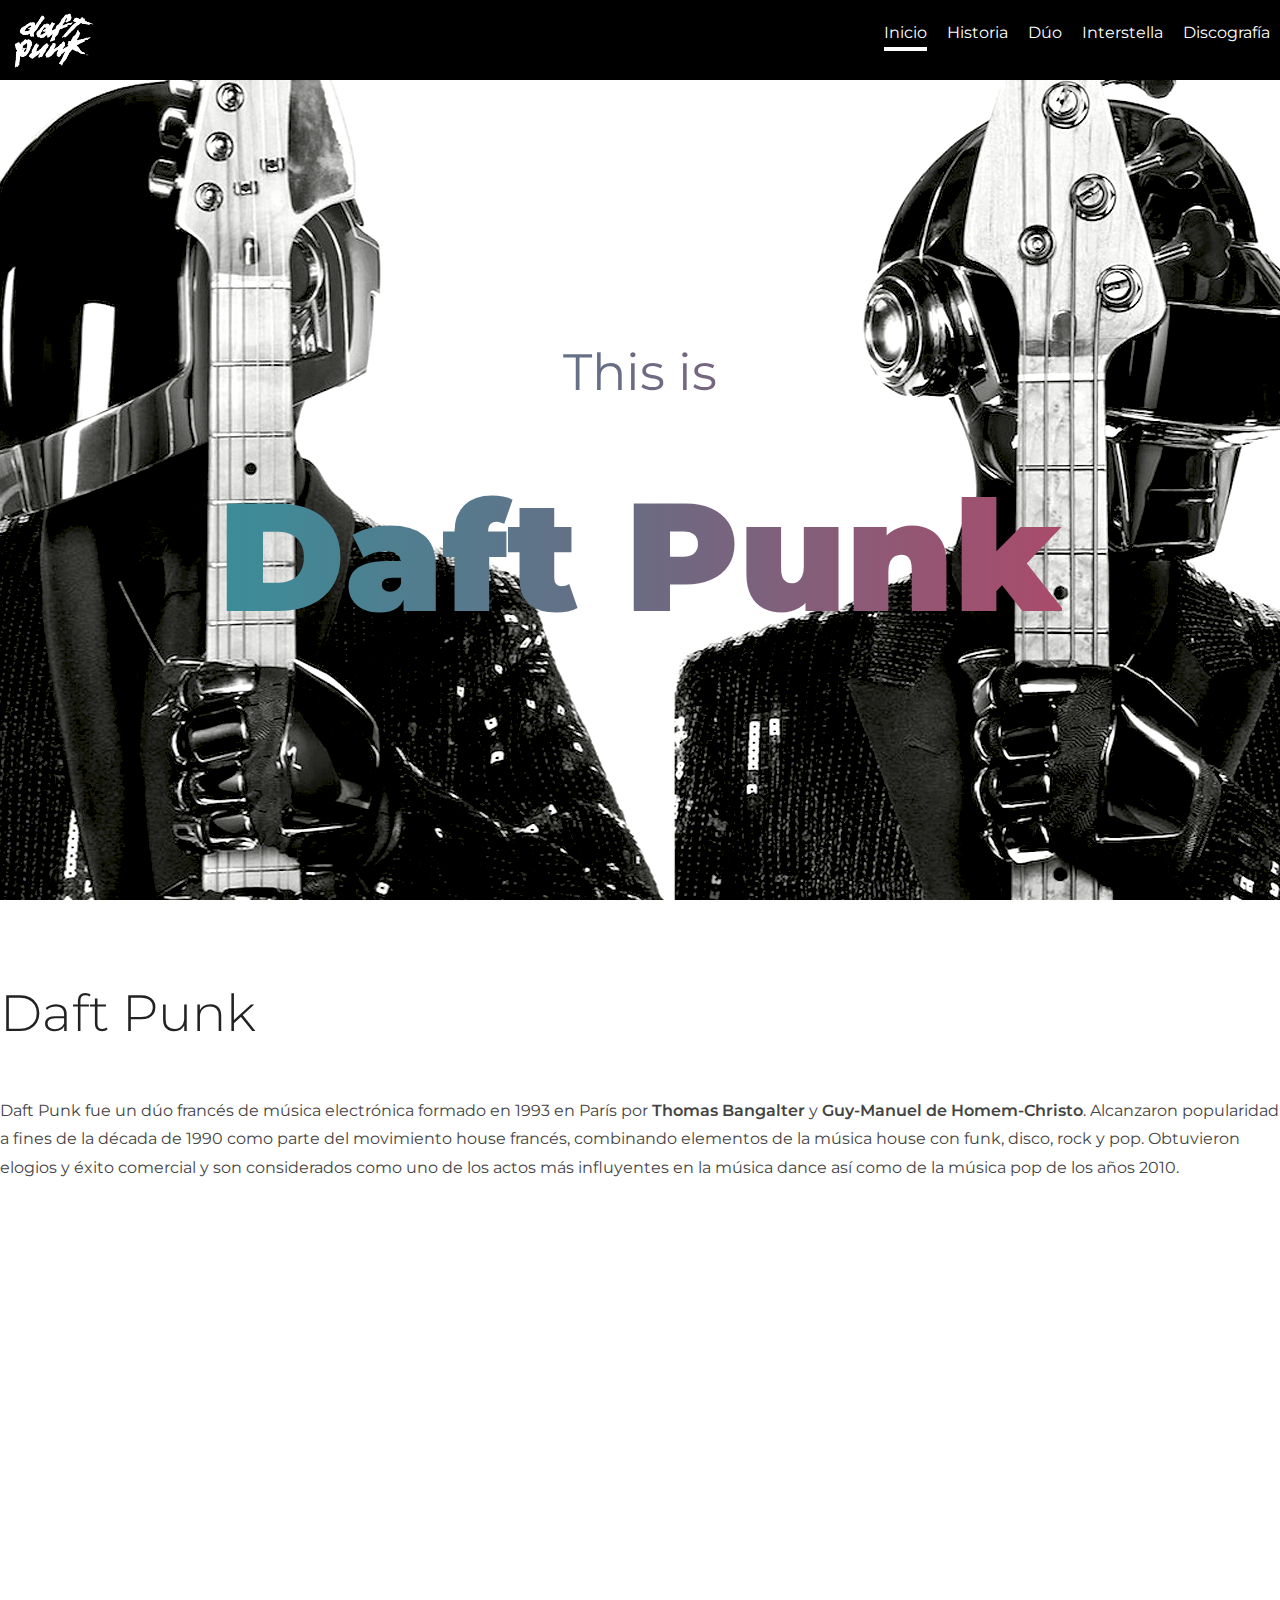
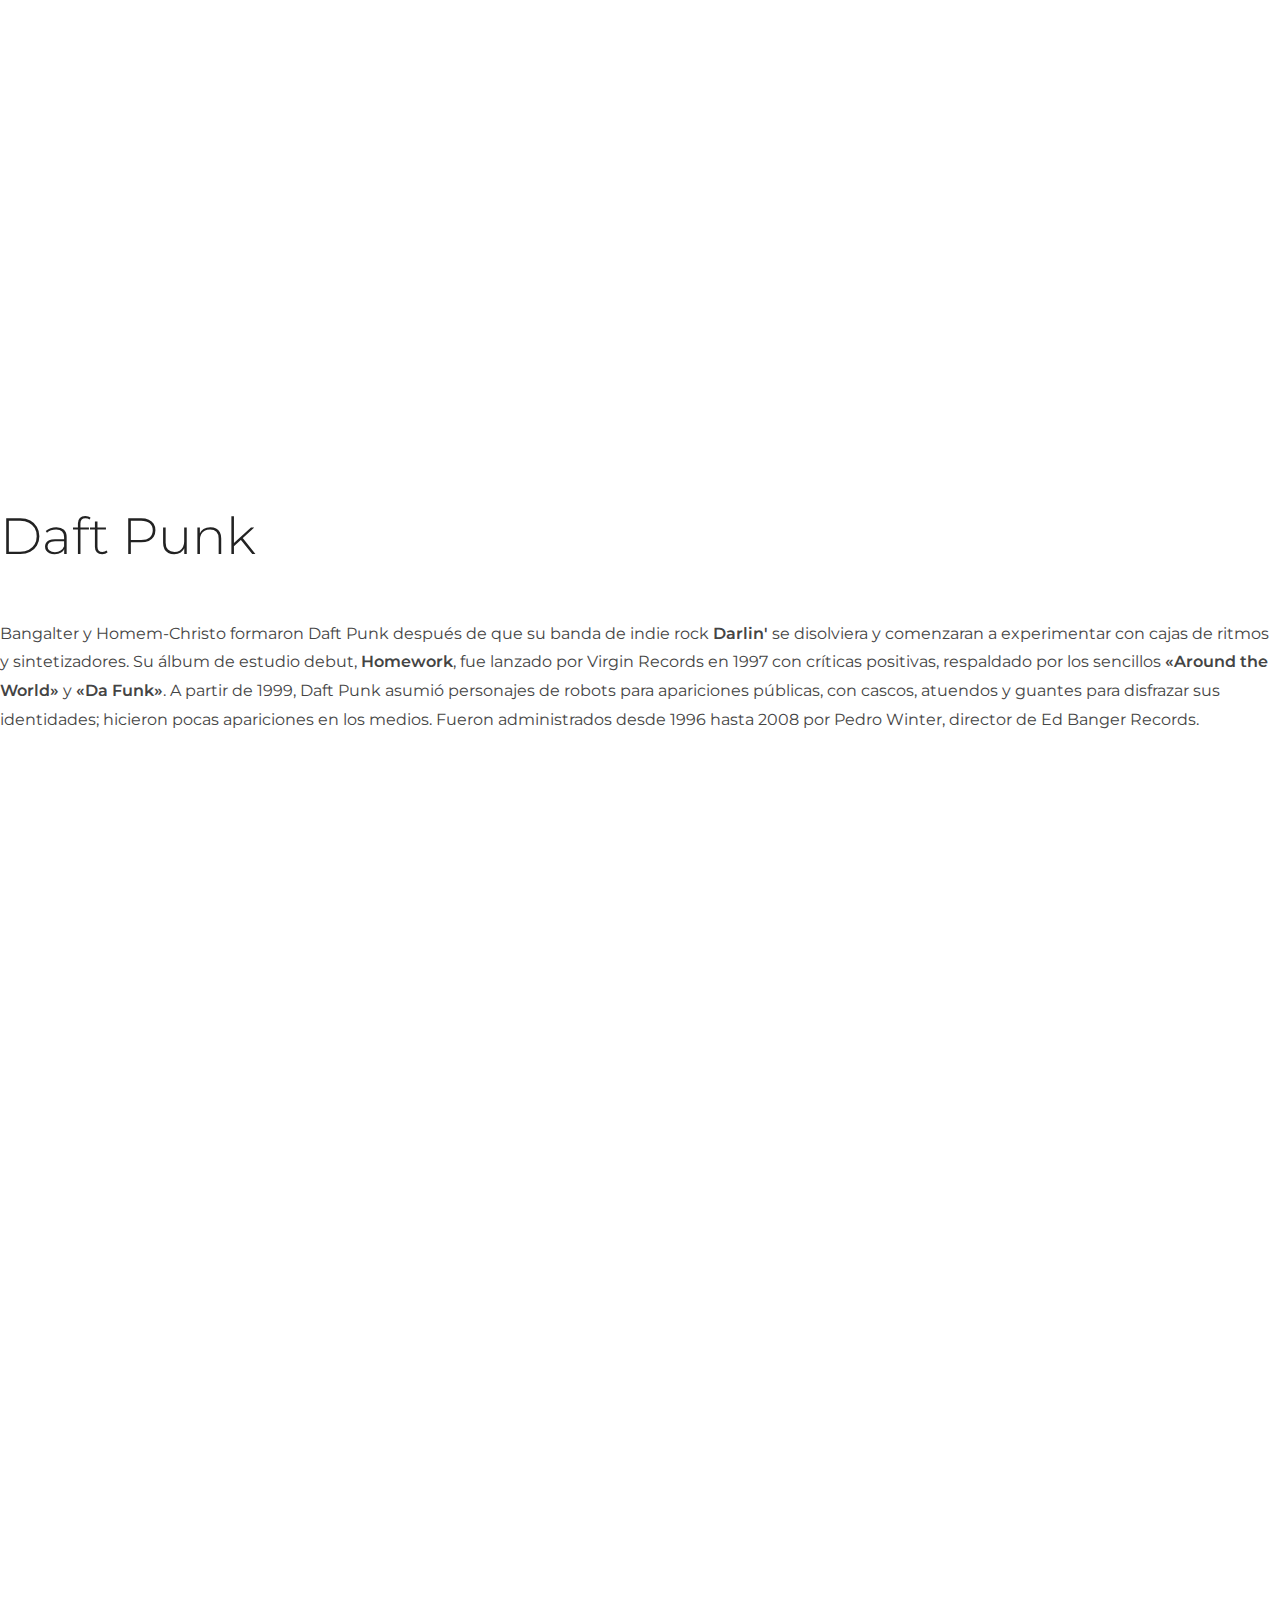
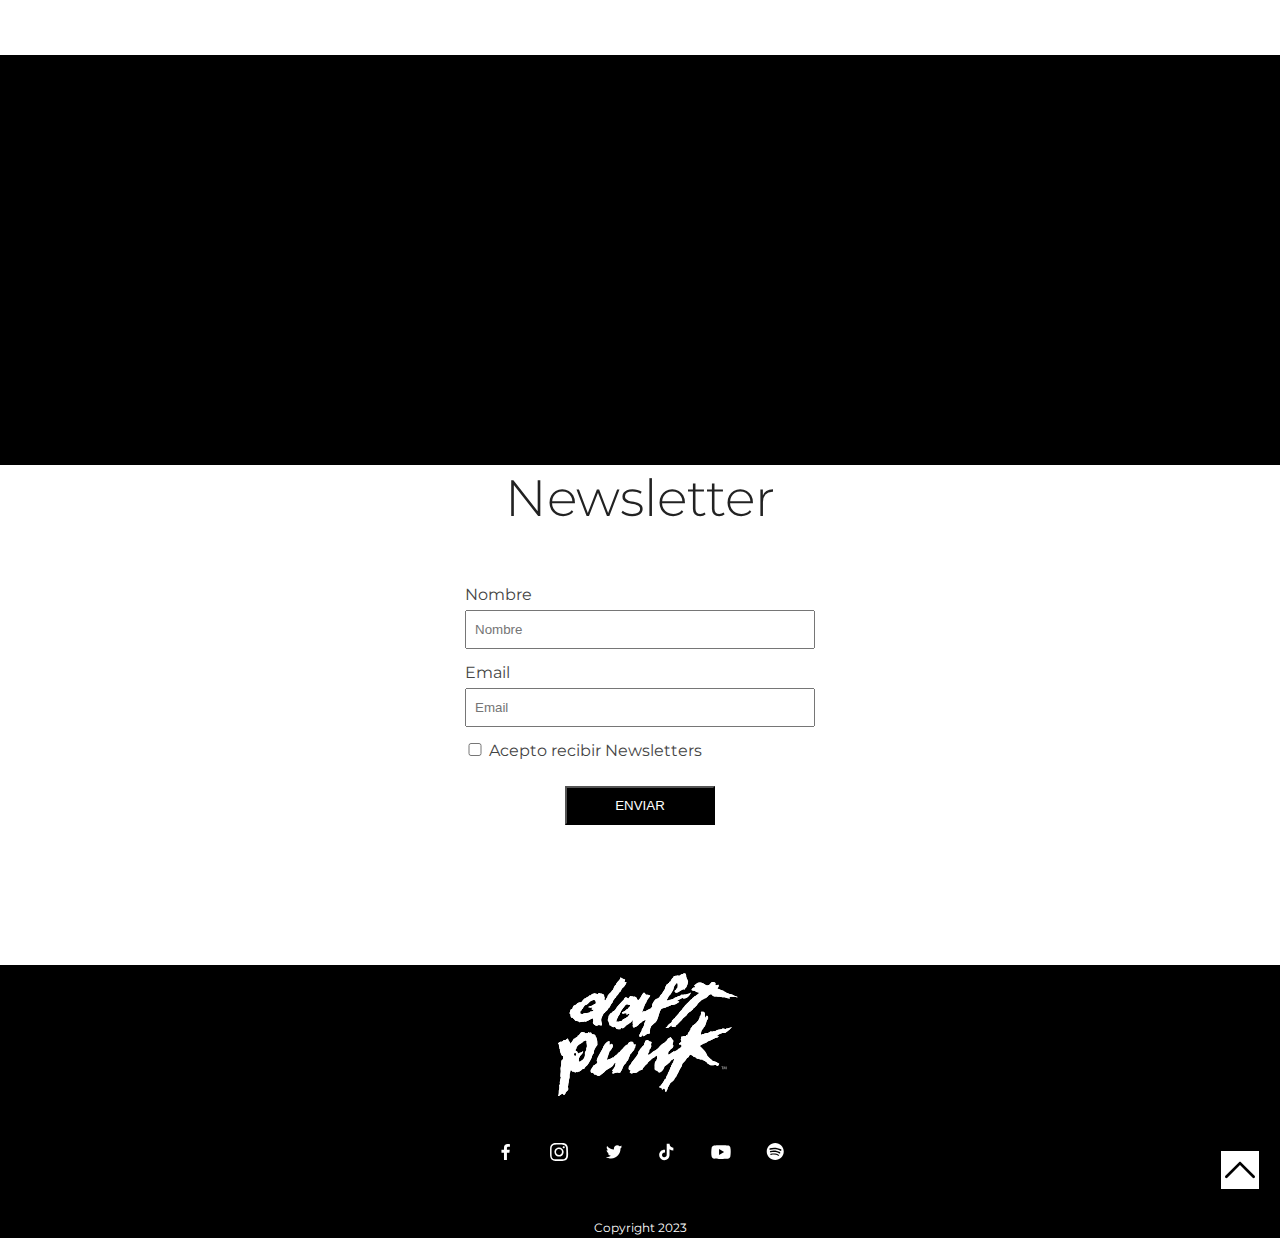
==== index.html @ ff697dda "incorporacion archivos preEntrega 3 a carpeta entrega Final" ====
<!DOCTYPE html>
<html lang="en">

<head>
  <meta charset="UTF-8">
  <meta name="viewport" content="width=device-width, initial-scale=1.0">
  <!-- SEO -->
  <title>Daft Punk</title>
  <meta name="description"
    content="Website dedicado al dúo francés de música electrónica Daft Punk (1993 - 2021). Historia, biografía, discografía y su largometraje Interstella 5555">
  <meta name="keywords" content="Daft Punk, dúo francés, música electrónica, Interstella">
  <link rel="icon" href="./img/favicon/favicon.ico">
  <!-- Fonts -->
  <link rel="preconnect" href="https://fonts.googleapis.com">
  <link rel="preconnect" href="https://fonts.gstatic.com" crossorigin>
  <link href="https://fonts.googleapis.com/css2?family=Montserrat:wght@300;400;600;900&display=swap" rel="stylesheet">
  <!-- Bootstrap -->
  <link href="https://cdn.jsdelivr.net/npm/bootstrap@5.3.2/dist/css/bootstrap.min.css" rel="stylesheet"
    integrity="sha384-T3c6CoIi6uLrA9TneNEoa7RxnatzjcDSCmG1MXxSR1GAsXEV/Dwwykc2MPK8M2HN" crossorigin="anonymous">
  <!-- Style -->
  <link rel="stylesheet" href="./scss/style.css">

</head>

<body>

  <!-- Header -->
  <header class="header container-fluid">
    <a class="header__logo" href="index.html"></a>
    <nav class="header__menu">
      <input type="checkbox" id="menu__mobile">
      <span class="header__icon-open"></span>
      <span class="header__icon-close"></span>
      <ul>
        <li><a class="header__link header__link--active" href="index.html">Inicio</a></li>
        <li><a class="header__link" href="./pages/historia.html">Historia</a></li>
        <li><a class="header__link" href="./pages/duo.html">Dúo</a></li>
        <li><a class="header__link" href="./pages/interstella.html">Interstella</a></li>
        <li><a class="header__link" href="./pages/discografia.html">Discografía</a></li>
      </ul>
    </nav>
  </header>

  <!-- Main -->
  <main id="top">

    <!-- Intro -->
    <section id="backgroundA" class="intro bg--fixed">
      <div class="container">
        <h1 class="intro__title"><span>This is</span>Daft Punk</h1>
      </div>
    </section>

    <!-- Texto 1 -->
    <section class="section">
      <div class="container">
        <div class="row py-5">
          <div class="col-lg-6 col-md-4"></div>
          <div class="col-lg-6 col-md-8 p-3 p-lg-5">
            <h2 class="section__title">Daft Punk</h2>
            <p>Daft Punk fue un dúo francés de música electrónica formado en 1993 en París por <strong>Thomas
                Bangalter</strong> y
              <strong>Guy-Manuel de Homem-Christo</strong>. Alcanzaron popularidad a fines de la década de 1990 como
              parte del movimiento
              house francés, combinando elementos de la música house con funk, disco, rock y pop. Obtuvieron elogios y
              éxito comercial y son considerados como uno de los actos más influyentes en la música dance así como de la
              música pop de los años 2010.
            </p>
          </div>
        </div>
      </div>
    </section>

    <!-- fondo fijo B -->
    <section id="backgroundB" class="section bg--fixed">
    </section>

    <!-- Texto 2 -->
    <section class="section">
      <div class="container">
        <div class="row py-5">
          <div class="col-lg-6 col-md-8 p-3 p-lg-5">
            <h2 class="section__title">Daft Punk</h2>
            <p>Bangalter y Homem-Christo formaron Daft Punk después de que su banda de indie rock
              <strong>Darlin'</strong> se disolviera
              y comenzaran a experimentar con cajas de ritmos y sintetizadores. Su álbum de estudio debut,
              <strong>Homework</strong>, fue
              lanzado por Virgin Records en 1997 con críticas positivas, respaldado por los sencillos <strong>«Around
                the World»</strong>
              y <strong>«Da Funk»</strong>. A partir de 1999, Daft Punk asumió personajes de robots para apariciones
              públicas, con
              cascos, atuendos y guantes para disfrazar sus identidades; hicieron pocas apariciones en los medios.
              Fueron administrados desde 1996 hasta 2008 por Pedro Winter, director de Ed Banger Records.
            </p>
          </div>
          <div class="col-lg-6 col-md-4"></div>
        </div>
      </div>
    </section>

    <!-- fondo fijo C -->
    <section id="backgroundC" class="section bg--fixed">
    </section>

    <!-- video -->
    <section class="section section--black">
      <div class="container">
        <div class="row py-5">
          <iframe frameborder="0" allowfullscreen="1"
            allow="accelerometer; autoplay; clipboard-write; encrypted-media; gyroscope; picture-in-picture; web-share"
            title="Daft Punk - Memory Tapes - Episode 5 - Todd Edwards (Official Video)" width="100%" height="400"
            src="https://www.youtube.com/embed/0qpD-w7-DAE?controls=1&amp;iv_load_policy=3&amp;loop=0&amp;rel=0&amp;autoplay=0&amp;mute=0&amp;enablejsapi=1&amp;origin=https%3A%2F%2Fwww.daftpunk.com&amp;widgetid=3"
            id="widget4" data-gtm-yt-inspected-8="true"></iframe>
        </div>
      </div>
    </section>

    <!-- formulario -->
    <section class="section">
      <div class="container">
        <div class="row py-5">
          <div class="col">
            <h2 class="section__title--form">Newsletter</h2>
            <form class="section__form" action="" method="" enctype="text/plain">
              <label for="name" required>Nombre</label>
              <input type="text" id="fname" name="name" placeholder="Nombre">
              <label for="mail" required>Email</label>
              <input type="email" id="mail" name="mail" placeholder="Email">
              <input type="checkbox" id="accept" name="accept">
              <label for="accept">Acepto recibir Newsletters</label>
              <input type="submit" value="Enviar">
            </form>
          </div>
        </div>
      </div>
    </section>

  </main>

  <!-- Footer -->
  <footer class="footer container-fluid">
    <div class="row pt-5 pb-5">
      <div class="col">
        <a href="#top" class="footer__top"><img src="./img/top.svg" alt="Volver arriba"></a>
        <img class="footer__logo" src="./img/logo.svg" alt="Logo Daft Punk">
        <ul class="footer__menu">
          <li><a href="https://www.facebook.com/" target="_blank" title="Facebook"><img src="./img/fb.svg"
                alt="Facebook"></a></li>
          <li><a href="https://www.instagram.com/" target="_blank" title="Instagram"><img src="./img/ig.svg"
                alt="Instagram"></a></li>
          <li><a href="https://twitter.com/home?lang=es" target="_blank" title="Twitter"><img src="./img/tw.svg"
                alt="Twitter"></a></li>
          <li><a href="https://www.tiktok.com/es/" target="_blank" title="TikTok"><img src="./img/tt.svg"
                alt="TikTok"></a>
          </li>
          <li><a href="https://www.youtube.com/" target="_blank" title="Youtube"><img src="./img/yt.svg"
                alt="Youtube"></a>
          </li>
          <li><a href="https://open.spotify.com/intl-es" target="_blank" title="Spotify"><img src="./img/sp.svg"
                alt="Spotify"></a></li>
        </ul>
        <p class="footer__copy">Copyright 2023</p>
      </div>
    </div>
  </footer>


  <!-- Bootstrap -->
  <script src="https://cdn.jsdelivr.net/npm/bootstrap@5.3.2/dist/js/bootstrap.bundle.min.js"
    integrity="sha384-C6RzsynM9kWDrMNeT87bh95OGNyZPhcTNXj1NW7RuBCsyN/o0jlpcV8Qyq46cDfL"
    crossorigin="anonymous"></script>


</body>

</html>
---- scss/style.css ----
/* Colores */
/* Reset */
*,
:after,
:before {
  box-sizing: border-box;
}

* {
  margin: 0;
  padding: 0;
  list-style: none;
}

:hover {
  outline: 0;
}

iframe,
img {
  border: 0;
}

dl,
ol,
ul {
  margin-top: 0;
  margin-bottom: 0;
  padding-left: 0;
}

/* General */
html {
  scroll-behavior: smooth;
}

body {
  font-family: "Montserrat", sans-serif;
  font-size: 16px;
  line-height: 1.8;
  font-weight: 400;
  color: #444;
}

p {
  margin-bottom: 20px;
}

dl dt {
  font-weight: 600;
}

strong {
  font-weight: 600;
}

/* Header */
.header {
  position: fixed;
  top: 0;
  left: 0;
  width: 100%;
  height: 80px;
  background: #000;
  display: flex;
  justify-content: space-between;
  align-items: center;
  z-index: 1;
}
.header .header__logo {
  width: 100px;
  height: 60px;
  vertical-align: middle;
  display: inline-block;
  background-image: url(../img/logo.svg);
  background-size: contain;
  background-repeat: no-repeat;
  background-position: center;
}
.header .header__menu input {
  position: absolute;
  z-index: 8;
  opacity: 0;
  transform: scale(1.5);
}
.header .header__menu input, .header .header__menu .header__icon-open, .header .header__menu .header__icon-close {
  position: absolute;
  top: 30px;
  right: 20px;
}
.header .header__menu .header__icon-open,
.header .header__menu .header__icon-close {
  display: block;
  width: 20px;
  height: 20px;
  background-size: contain;
  background-repeat: no-repeat;
  background-position: center;
}
.header .header__menu .header__icon-open {
  background-image: url(../img/ico-menu.svg);
}
.header .header__menu .header__icon-close {
  background-image: url(../img/ico-close.svg);
}
.header .header__menu ul {
  display: flex;
}
.header .header__menu ul li {
  margin: 0 10px;
}
.header .header__menu ul li .header__link {
  color: #fff;
  text-decoration: none;
}
.header .header__menu ul li .header__link:after {
  content: "";
  display: block;
  background: #000;
  width: 100%;
  height: 4px;
  transition: all 0.3s ease;
  margin-top: 10px;
}
.header .header__menu ul li .header__link:hover:after, .header .header__menu ul li .header__link--active:after {
  background: #fff;
  margin-top: 0;
}

/* Footer */
.footer {
  position: relative;
  text-align: center;
  background: #000;
}
.footer .footer__top {
  width: 40px;
  height: 40px;
  background: #fff;
  color: #000;
  border: 1px solid #000;
  padding: 4px;
  position: absolute;
  bottom: 3rem;
  right: 20px;
  object-fit: contain;
}
.footer .footer__top img {
  width: 30px;
  height: 30px;
  object-fit: contain;
}
.footer .footer__top:hover {
  filter: invert(100%);
  transition: all 0.3s ease;
}
.footer .footer__logo {
  width: 200px;
  height: auto;
  margin-bottom: 25px;
}
.footer .footer__menu {
  display: flex;
  justify-content: space-between;
  align-content: center;
  max-width: 300px;
  margin: 0 auto;
}
.footer .footer__menu li a {
  display: block;
  width: 30px;
  height: 30px;
}
.footer .footer__menu li a:hover img {
  transform: scale(1.2);
  transition: all 0.3s ease;
}
.footer .footer__menu li a img {
  width: 100%;
  height: auto;
}
.footer .footer__copy {
  color: #fff;
  font-size: 12px;
  margin-top: 50px;
}

/* Main */
main {
  margin-top: 80px;
  padding-bottom: 120px;
}

/* intro */
.intro {
  display: flex;
  justify-content: space-around;
  align-items: center;
}
.intro .intro__title {
  font-size: 12vw;
  font-weight: 900;
  text-align: center;
  margin: -40px 0 0;
}
.intro .intro__title span {
  display: block;
  font-size: 4vw;
  font-weight: 400;
}

#backgroundA .intro__title {
  background: #6b6b83; /* fallback for old browsers */
  background: -webkit-linear-gradient(to right, #3b8d99, #6b6b83, #aa4b6b); /* Chrome 10-25, Safari 5.1-6 */
  background: linear-gradient(to right, #3b8d99, #6b6b83, #aa4b6b); /* W3C, IE 10+/ Edge, Firefox 16+, Chrome 26+, Opera 12+, Safari 7+ */
  background-clip: text;
  -webkit-background-clip: text;
  -webkit-text-fill-color: transparent;
}

#bioIntro .intro__title {
  background: #659999; /* fallback for old browsers */
  background: -webkit-linear-gradient(to left, #cc8300, #659999); /* Chrome 10-25, Safari 5.1-6 */
  background: linear-gradient(to left, #cc8300, #659999); /* W3C, IE 10+/ Edge, Firefox 16+, Chrome 26+, Opera 12+, Safari 7+ */
  background-clip: text;
  -webkit-background-clip: text;
  -webkit-text-fill-color: transparent;
}

#duoIntro .intro__title {
  background: #659982; /* fallback for old browsers */
  background: -webkit-linear-gradient(to left, #ffba3e, #659982); /* Chrome 10-25, Safari 5.1-6 */
  background: linear-gradient(to left, #ffba3e, #659982); /* W3C, IE 10+/ Edge, Firefox 16+, Chrome 26+, Opera 12+, Safari 7+ */
  background-clip: text;
  -webkit-background-clip: text;
  -webkit-text-fill-color: transparent;
}

#interIntro .intro__title {
  background: #7aeeff; /* fallback for old browsers */
  background: -webkit-linear-gradient(to right, #7aeeff, #6b6b83, #aa4b6b); /* Chrome 10-25, Safari 5.1-6 */
  background: linear-gradient(to right, #7aeeff, #6b6b83, #aa4b6b); /* W3C, IE 10+/ Edge, Firefox 16+, Chrome 26+, Opera 12+, Safari 7+ */
  background-clip: text;
  -webkit-background-clip: text;
  -webkit-text-fill-color: transparent;
}

#discoIntro .intro__title {
  background: #6b6b83; /* fallback for old browsers */
  background: -webkit-linear-gradient(to right, #3b8d99, #6b6b83, #aa4b6b); /* Chrome 10-25, Safari 5.1-6 */
  background: linear-gradient(to right, #3b8d99, #6b6b83, #aa4b6b); /* W3C, IE 10+/ Edge, Firefox 16+, Chrome 26+, Opera 12+, Safari 7+ */
  background-clip: text;
  -webkit-background-clip: text;
  -webkit-text-fill-color: transparent;
}

/* section */
.section {
  background: #fff;
  width: 100%;
}

.section--black {
  background: #000;
}

.section--border {
  border-top: 1px solid #000;
}

.section .section__title,
.section .section__title--form,
.section .section__title--play,
.section .section__title--bio,
.section .section__title--duo,
.section .section__title--slide,
.section .section__title--disco {
  font-size: 4vw;
  font-weight: 300;
  line-height: 1.3;
  margin-bottom: 50px;
  color: #222;
}

.section .section__title--form,
.section .section__title--play,
.section .section__title--slide,
.section .section__title--disco {
  text-align: center;
}

.section .section__title--bio,
.section .section__title--duo {
  margin-bottom: 0;
}

.section .section__title--bio span {
  font-weight: 900;
  font-size: 18vw;
  line-height: 1;
  display: block;
}

.section .section__title--duo {
  margin-top: 20px;
}

.section .section__title--slide {
  color: #fff;
}

/* section slide */
.section .section__form {
  width: 350px;
  margin: 0 auto;
  text-align: left;
}
.section .section__form label {
  margin-bottom: 10px;
}
.section .section__form input {
  display: block;
  padding: 10px 8px;
  margin-bottom: 10px;
  width: 100%;
}
.section .section__form input[type=checkbox] {
  display: inline-block;
  width: 20px;
}
.section .section__form input[type=submit] {
  width: 150px;
  margin: 20px auto;
  text-transform: uppercase;
  background: #000;
  color: #fff;
  border-color: #000;
  transition: all 0.3s ease;
}
.section .section__form input[type=submit]:hover {
  background: #fff;
  color: #000;
  border-color: #000;
}

/* section slide */
.section .section__play {
  display: block;
  width: 350px;
  margin: 0 auto;
}

/* section slide */
.section .slide {
  max-width: 750px;
  margin: 0 auto;
}

/* section grid */
.section .section__grid {
  display: grid;
  grid-template-columns: 1fr 1fr 1fr;
  grid-template-rows: 1fr 1fr 1fr;
  column-gap: 30px;
  row-gap: 30px;
}
.section .section__grid .grid__item {
  overflow: hidden;
}
.section .section__grid .grid__item a:hover img {
  transform: scale(1.1);
  filter: grayscale(1);
  transition: all 0.3s ease;
}

/* para fondos fijos */
/* fondo fixed Index A */
#backgroundA {
  height: 100vh;
  overflow: hidden;
  background-repeat: no-repeat;
  background-position: center center;
  background-attachment: fixed;
  background-size: cover;
  background-image: url(../img/bgA.jpg);
}

/* fondo fixed Index B */
#backgroundB {
  height: 100vh;
  overflow: hidden;
  background-repeat: no-repeat;
  background-position: center center;
  background-attachment: fixed;
  background-size: cover;
  background-image: url(../img/bgB.jpg);
}

/* fondo fixed Index C */
#backgroundC {
  height: 100vh;
  overflow: hidden;
  background-repeat: no-repeat;
  background-position: center center;
  background-attachment: fixed;
  background-size: cover;
  background-image: url(../img/bgC.jpg);
}

/* fondo fixed Biografia */
#bioIntro {
  height: 100vh;
  overflow: hidden;
  background-repeat: no-repeat;
  background-position: center center;
  background-attachment: fixed;
  background-size: cover;
  background-image: url(../img/bioIntro.jpg);
}

/* fondo fixed Duo */
#duoIntro {
  height: 100vh;
  overflow: hidden;
  background-repeat: no-repeat;
  background-position: center center;
  background-attachment: fixed;
  background-size: cover;
  background-image: url(../img/duoIntro.jpg);
}

/* fondo fixed Interestella */
#interIntro {
  height: 100vh;
  overflow: hidden;
  background-repeat: no-repeat;
  background-position: center center;
  background-attachment: fixed;
  background-size: cover;
  background-image: url(../img/interestellar.avif);
}

/* fondo fixed discografia */
#discoIntro {
  height: 100vh;
  overflow: hidden;
  background-repeat: no-repeat;
  background-position: center center;
  background-attachment: fixed;
  background-size: cover;
  background-image: url(../img/discoIntro.jpg);
}

/* para rows */
.row--reverse {
  display: flex;
}

/* Media Queries */
@media (min-width: 768px) {
  .header .header__menu input,
  .header .header__menu .header__icon-open,
  .header .header__menu .header__icon-close {
    display: none;
  }
}
@media (max-width: 1024px) {
  .intro .intro__title {
    font-size: 14vw;
  }
  .intro .intro_title span {
    font-size: 6vw;
  }
  .bg--fixed {
    height: 50vh;
    background-attachment: scroll;
  }
}
@media (max-width: 767px) {
  /* Header */
  .header .header__menu input {
    display: block;
  }
  .header .header__menu input ~ .header__icon-close,
  .header .header__menu input:checked + .header__icon-open {
    display: none;
  }
  .header .header__menu input:checked ~ .header__icon-close {
    display: block;
  }
  .header .header__menu ul {
    visibility: hidden;
    flex-direction: column;
    background: #000;
    height: calc(100vh - 80px);
    width: 80%;
    position: absolute;
    padding: 0 20px;
    transition: all 0.5s ease-out;
    top: 80px;
    right: -767px;
    text-align: right;
  }
  .header .header__menu input:checked ~ ul {
    visibility: visible;
    top: 80px;
    right: 0;
  }
  .header .header__menu ul li {
    margin: 10px;
  }
  /* Footer */
  .footer .footer__top {
    width: 30px;
    height: 30px;
    padding: 0;
  }
  .footer .footer__top img {
    width: 20px;
    height: 20px;
  }
  .footer .footer__logo {
    width: 100px;
  }
  .footer .footer__copy {
    margin-top: 30px;
  }
  /* Main */
  main {
    padding-bottom: 80px;
  }
  .bg--fixed {
    height: 35vh;
    background-attachment: scroll;
  }
  .section .section__title,
  .section .section__title--form,
  .section .section__title--bio,
  .section .section__title--play,
  .section .section__title--duo,
  .section .section__title--slide,
  .section .section__title--disco {
    font-size: 32px;
    text-align: center !important;
  }
  .row--reverse {
    flex-direction: column-reverse;
  }
  .section .section__grid {
    grid-template-columns: 1fr 1fr;
    grid-template-rows: 1fr 1fr;
    column-gap: 20px;
    row-gap: 20px;
  }
}
@media (max-width: 375px) {
  .section .section__form,
  .section .section__play {
    width: 100%;
  }
}/*# sourceMappingURL=style.css.map */
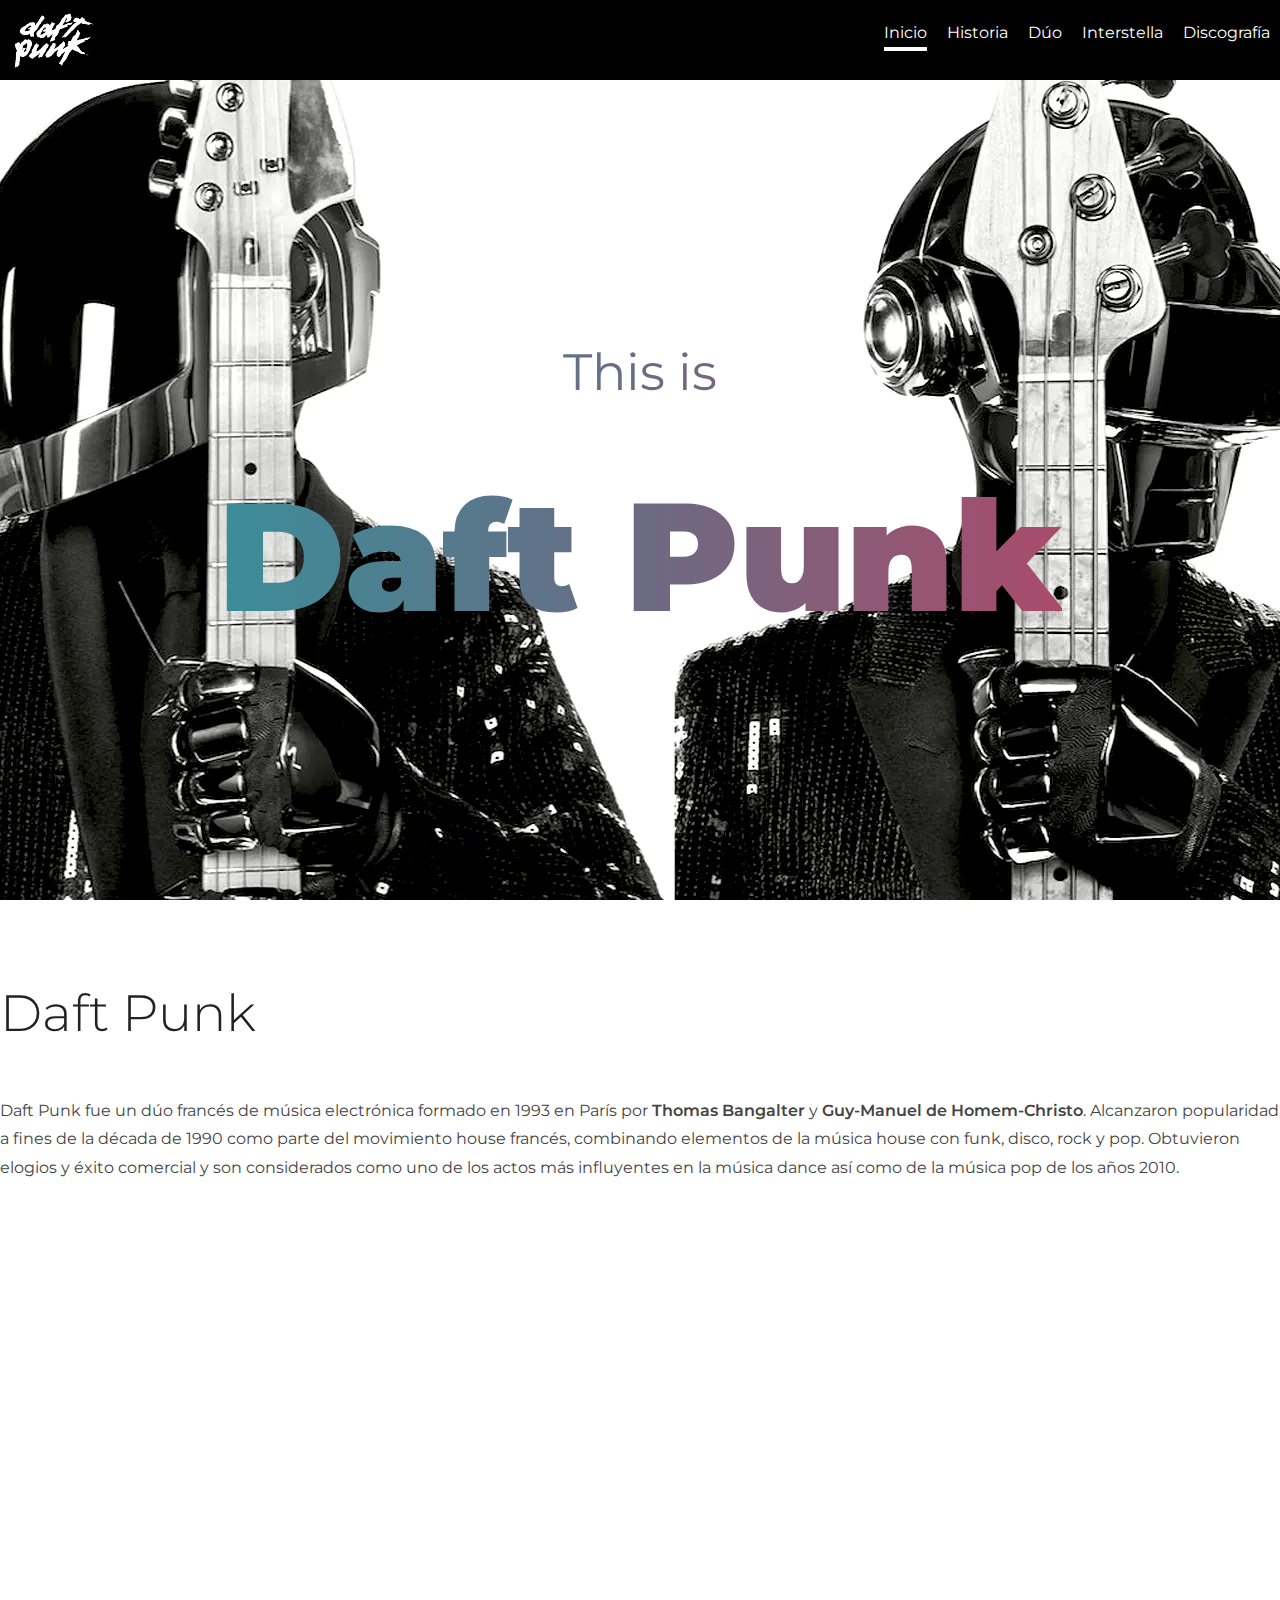
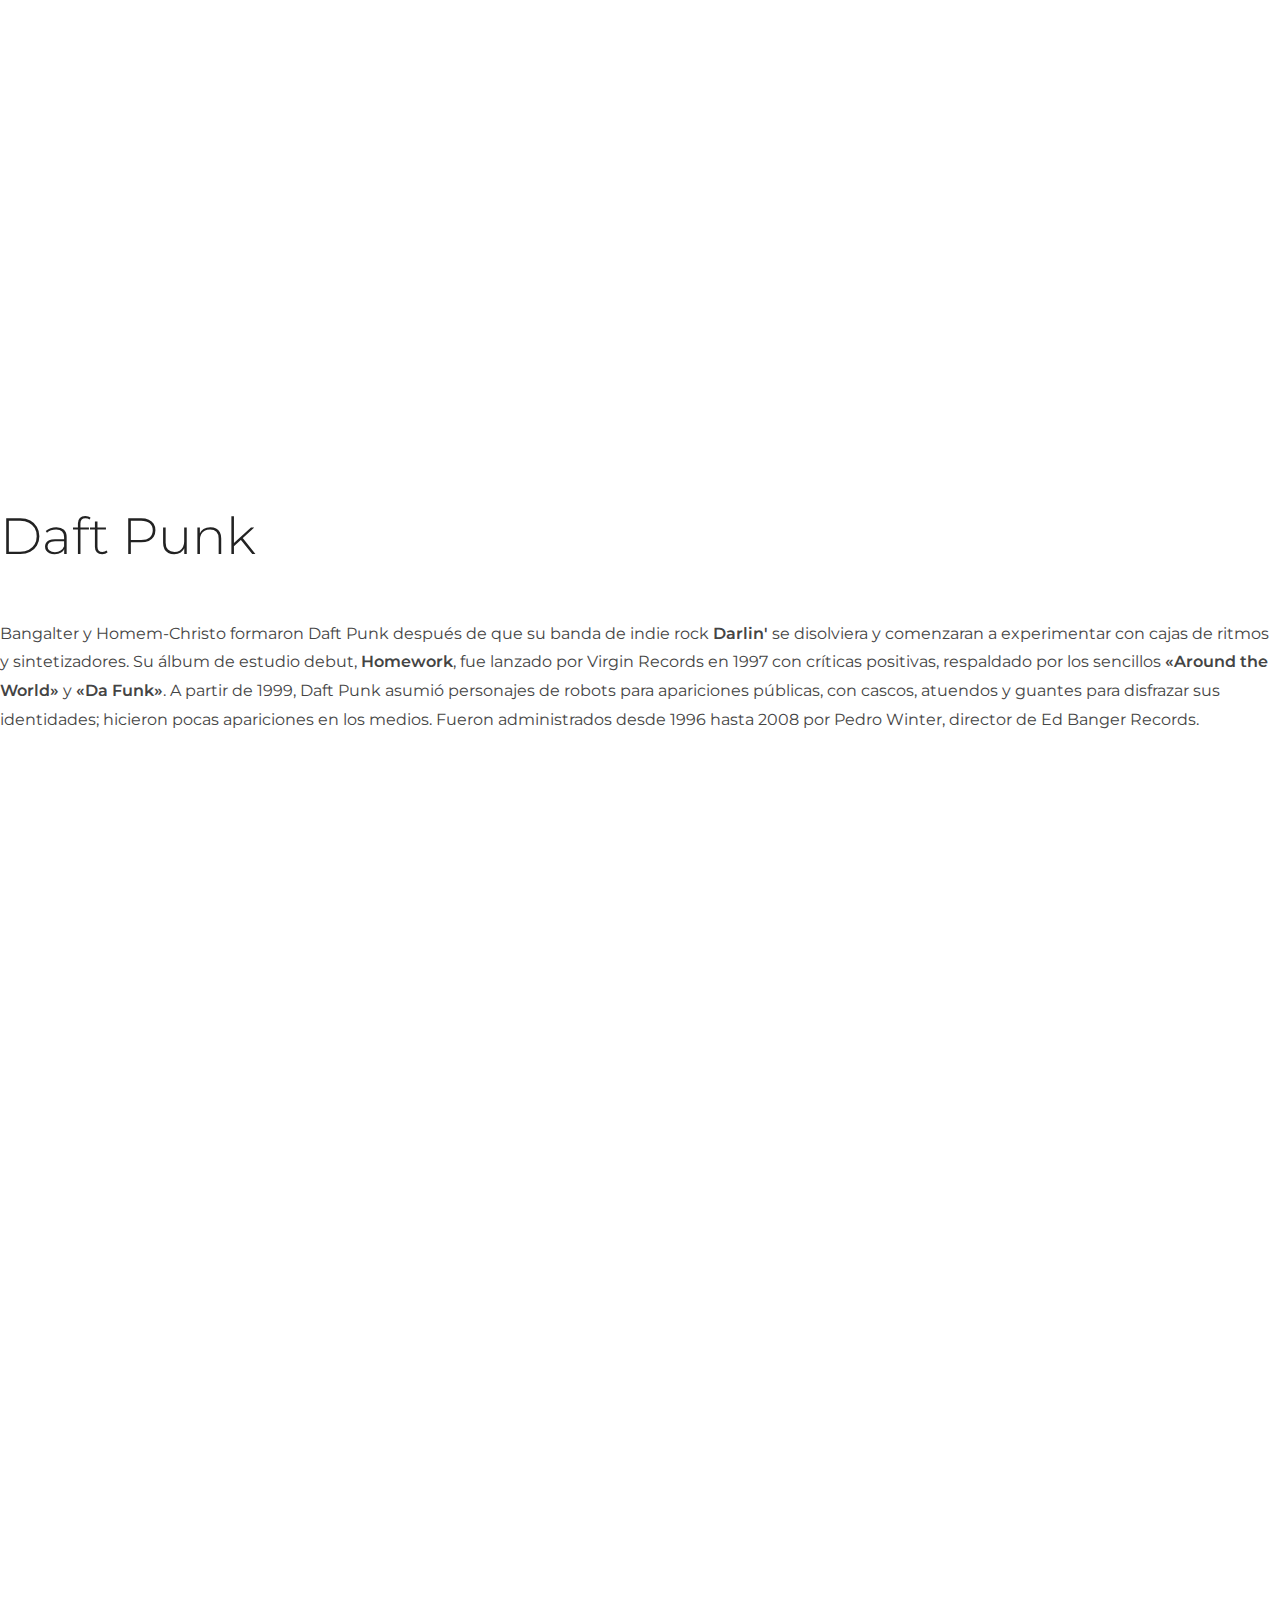
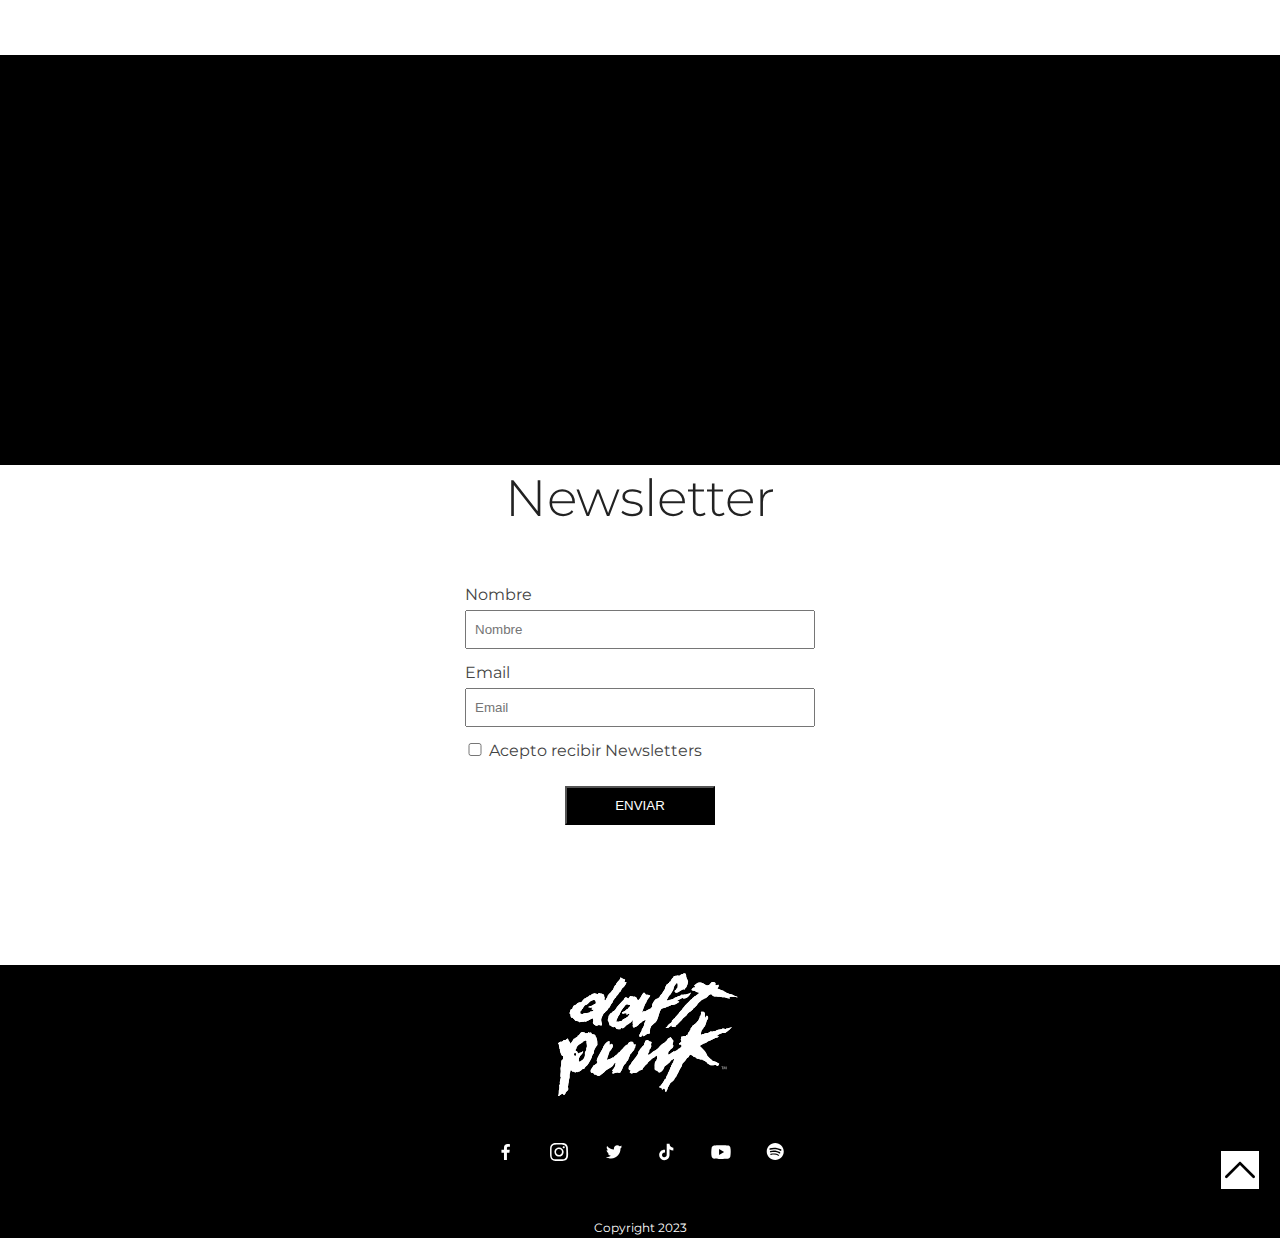
==== commit 3e2ac988: "cambio de imagenes a webp, meta theme color para cada página. Corrección de tamaños de intro para mo" ====
--- a/index.html
+++ b/index.html
@@ -9,6 +9,7 @@
   <meta name="description"
     content="Website dedicado al dúo francés de música electrónica Daft Punk (1993 - 2021). Historia, biografía, discografía y su largometraje Interstella 5555">
   <meta name="keywords" content="Daft Punk, dúo francés, música electrónica, Interstella">
+  <meta name="theme-color" content="#000000">
   <link rel="icon" href="./img/favicon/favicon.ico">
   <!-- Fonts -->
   <link rel="preconnect" href="https://fonts.googleapis.com">
--- a/scss/style.css
+++ b/scss/style.css
@@ -374,81 +374,72 @@
 }
 
 /* para fondos fijos */
+.bg--fixed {
+  height: 100vh;
+  background-attachment: fixed;
+}
+
 /* fondo fixed Index A */
 #backgroundA {
-  height: 100vh;
-  overflow: hidden;
-  background-repeat: no-repeat;
-  background-position: center center;
-  background-attachment: fixed;
-  background-size: cover;
-  background-image: url(../img/bgA.jpg);
+  overflow: hidden;
+  background-repeat: no-repeat;
+  background-position: center center;
+  background-size: cover;
+  background-image: url(../img/bgA.webp);
 }
 
 /* fondo fixed Index B */
 #backgroundB {
-  height: 100vh;
-  overflow: hidden;
-  background-repeat: no-repeat;
-  background-position: center center;
-  background-attachment: fixed;
-  background-size: cover;
-  background-image: url(../img/bgB.jpg);
+  overflow: hidden;
+  background-repeat: no-repeat;
+  background-position: center center;
+  background-size: cover;
+  background-image: url(../img/bgB.webp);
 }
 
 /* fondo fixed Index C */
 #backgroundC {
-  height: 100vh;
-  overflow: hidden;
-  background-repeat: no-repeat;
-  background-position: center center;
-  background-attachment: fixed;
-  background-size: cover;
-  background-image: url(../img/bgC.jpg);
+  overflow: hidden;
+  background-repeat: no-repeat;
+  background-position: center center;
+  background-size: cover;
+  background-image: url(../img/bgC.webp);
 }
 
 /* fondo fixed Biografia */
 #bioIntro {
-  height: 100vh;
-  overflow: hidden;
-  background-repeat: no-repeat;
-  background-position: center center;
-  background-attachment: fixed;
-  background-size: cover;
-  background-image: url(../img/bioIntro.jpg);
+  overflow: hidden;
+  background-repeat: no-repeat;
+  background-position: center center;
+  background-size: cover;
+  background-image: url(../img/bioIntro.webp);
 }
 
 /* fondo fixed Duo */
 #duoIntro {
-  height: 100vh;
-  overflow: hidden;
-  background-repeat: no-repeat;
-  background-position: center center;
-  background-attachment: fixed;
-  background-size: cover;
-  background-image: url(../img/duoIntro.jpg);
+  overflow: hidden;
+  background-repeat: no-repeat;
+  background-position: center center;
+  background-size: cover;
+  background-image: url(../img/duoIntro.webp);
 }
 
 /* fondo fixed Interestella */
 #interIntro {
-  height: 100vh;
-  overflow: hidden;
-  background-repeat: no-repeat;
-  background-position: center center;
-  background-attachment: fixed;
-  background-size: cover;
-  background-image: url(../img/interestellar.avif);
+  overflow: hidden;
+  background-repeat: no-repeat;
+  background-position: center center;
+  background-size: cover;
+  background-image: url(../img/interIntro.webp);
 }
 
 /* fondo fixed discografia */
 #discoIntro {
-  height: 100vh;
-  overflow: hidden;
-  background-repeat: no-repeat;
-  background-position: center center;
-  background-attachment: fixed;
-  background-size: cover;
-  background-image: url(../img/discoIntro.jpg);
+  overflow: hidden;
+  background-repeat: no-repeat;
+  background-position: center center;
+  background-size: cover;
+  background-image: url(../img/discoIntro.webp);
 }
 
 /* para rows */
@@ -468,7 +459,7 @@
   .intro .intro__title {
     font-size: 14vw;
   }
-  .intro .intro_title span {
+  .intro .intro__title span {
     font-size: 6vw;
   }
   .bg--fixed {
@@ -496,7 +487,7 @@
     width: 80%;
     position: absolute;
     padding: 0 20px;
-    transition: all 0.5s ease-out;
+    transition: all 0.3s ease-out;
     top: 80px;
     right: -767px;
     text-align: right;
@@ -530,8 +521,7 @@
     padding-bottom: 80px;
   }
   .bg--fixed {
-    height: 35vh;
-    background-attachment: scroll;
+    height: 30vh;
   }
   .section .section__title,
   .section .section__title--form,
